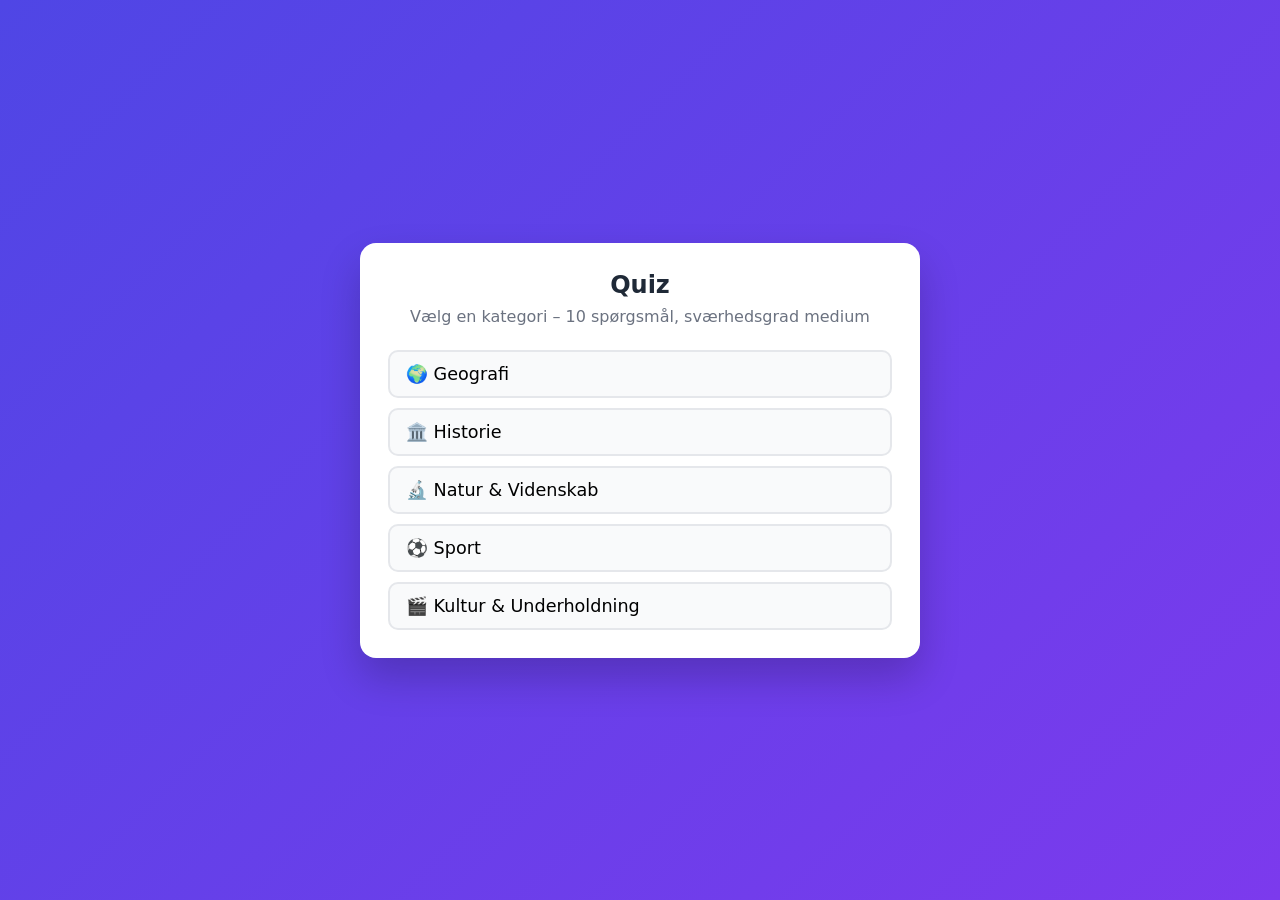
==== index.html @ 5628eb11 "Add simple quiz game with 5 categories and 10 medium questions each Static browser quiz (HTML/CSS/JS" ====
<!DOCTYPE html>
<html lang="da">
<head>
  <meta charset="UTF-8">
  <meta name="viewport" content="width=device-width, initial-scale=1.0">
  <title>Quiz</title>
  <link rel="stylesheet" href="style.css">
</head>
<body>
  <main class="card">
    <!-- Kategorivalg -->
    <section id="start-screen">
      <h1>Quiz</h1>
      <p class="subtitle">Vælg en kategori – 10 spørgsmål, sværhedsgrad medium</p>
      <div id="category-list" class="category-list"></div>
    </section>

    <!-- Spørgsmål -->
    <section id="quiz-screen" hidden>
      <div class="quiz-header">
        <span id="category-name"></span>
        <span id="progress"></span>
      </div>
      <div class="progress-bar"><div id="progress-fill"></div></div>
      <h2 id="question"></h2>
      <div id="answers" class="answers"></div>
      <button id="next-btn" class="primary" hidden>Næste</button>
    </section>

    <!-- Resultat -->
    <section id="result-screen" hidden>
      <h1>Færdig!</h1>
      <p id="score" class="score"></p>
      <p id="score-message"></p>
      <div class="result-actions">
        <button id="retry-btn" class="primary">Prøv igen</button>
        <button id="menu-btn">Vælg ny kategori</button>
      </div>
    </section>
  </main>

  <script src="questions.js"></script>
  <script src="app.js"></script>
</body>
</html>
---- style.css ----
* {
  box-sizing: border-box;
}

body {
  margin: 0;
  min-height: 100vh;
  display: flex;
  align-items: center;
  justify-content: center;
  padding: 16px;
  font-family: system-ui, -apple-system, "Segoe UI", Roboto, sans-serif;
  background: linear-gradient(135deg, #4f46e5, #7c3aed);
  color: #1f2937;
}

.card {
  width: 100%;
  max-width: 560px;
  background: #fff;
  border-radius: 16px;
  padding: 28px;
  box-shadow: 0 20px 40px rgba(0, 0, 0, 0.2);
}

h1 {
  margin: 0 0 8px;
  text-align: center;
}

h2 {
  font-size: 1.25rem;
  margin: 20px 0;
}

.subtitle {
  text-align: center;
  color: #6b7280;
  margin: 0 0 24px;
}

button {
  font: inherit;
  cursor: pointer;
  border: 2px solid #e5e7eb;
  background: #f9fafb;
  border-radius: 10px;
  padding: 12px 16px;
  transition: background 0.15s, border-color 0.15s;
}

button:hover:not(:disabled) {
  border-color: #4f46e5;
  background: #eef2ff;
}

button.primary {
  background: #4f46e5;
  border-color: #4f46e5;
  color: #fff;
}

button.primary:hover {
  background: #4338ca;
  border-color: #4338ca;
}

.category-list,
.answers {
  display: grid;
  gap: 10px;
}

.category-list button {
  text-align: left;
  font-size: 1.1rem;
}

.answers button {
  text-align: left;
}

.answers button:disabled {
  cursor: default;
  color: inherit;
}

.answers button.correct {
  background: #dcfce7;
  border-color: #16a34a;
}

.answers button.wrong {
  background: #fee2e2;
  border-color: #dc2626;
}

#next-btn {
  width: 100%;
  margin-top: 20px;
}

.quiz-header {
  display: flex;
  justify-content: space-between;
  color: #6b7280;
  font-size: 0.9rem;
}

.progress-bar {
  height: 6px;
  background: #e5e7eb;
  border-radius: 3px;
  margin-top: 8px;
  overflow: hidden;
}

#progress-fill {
  height: 100%;
  width: 0;
  background: #4f46e5;
  transition: width 0.3s;
}

.score {
  font-size: 2.5rem;
  font-weight: bold;
  text-align: center;
  margin: 16px 0 8px;
}

#score-message {
  text-align: center;
  color: #6b7280;
}

.result-actions {
  display: grid;
  gap: 10px;
  margin-top: 24px;
}

[hidden] {
  display: none !important;
}
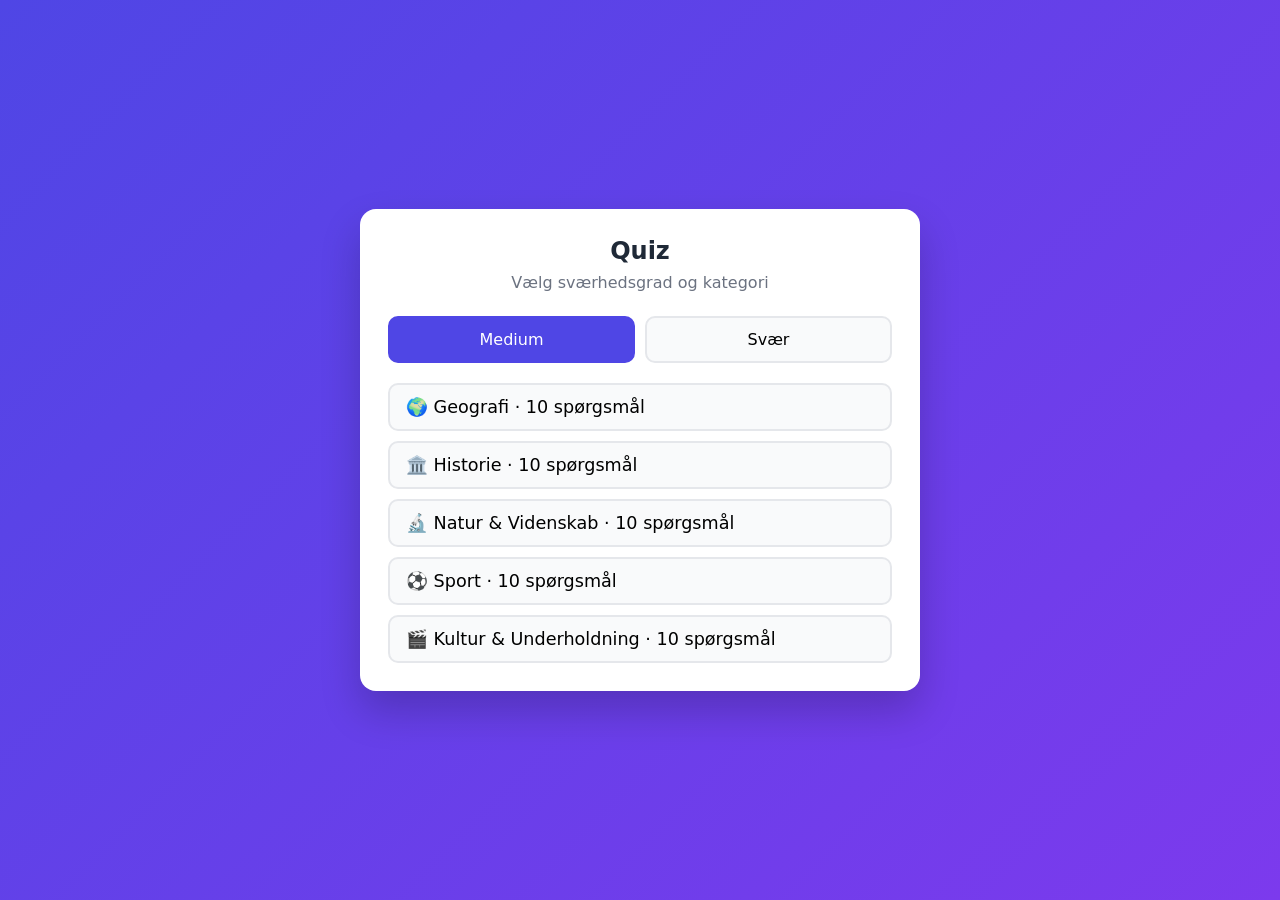
==== commit d2e1cbc9: "Add hard difficulty with 20 new questions per category Adds a Medium/Svær picker on the start screen" ====
--- a/index.html
+++ b/index.html
@@ -11,7 +11,8 @@
     <!-- Kategorivalg -->
     <section id="start-screen">
       <h1>Quiz</h1>
-      <p class="subtitle">Vælg en kategori – 10 spørgsmål, sværhedsgrad medium</p>
+      <p class="subtitle">Vælg sværhedsgrad og kategori</p>
+      <div id="difficulty-list" class="difficulty-list" role="group" aria-label="Sværhedsgrad"></div>
       <div id="category-list" class="category-list"></div>
     </section>
 
--- a/style.css
+++ b/style.css
@@ -69,6 +69,19 @@
 .answers {
   display: grid;
   gap: 10px;
+}
+
+.difficulty-list {
+  display: grid;
+  grid-template-columns: 1fr 1fr;
+  gap: 10px;
+  margin-bottom: 20px;
+}
+
+.difficulty-list button[aria-pressed="true"] {
+  background: #4f46e5;
+  border-color: #4f46e5;
+  color: #fff;
 }
 
 .category-list button {
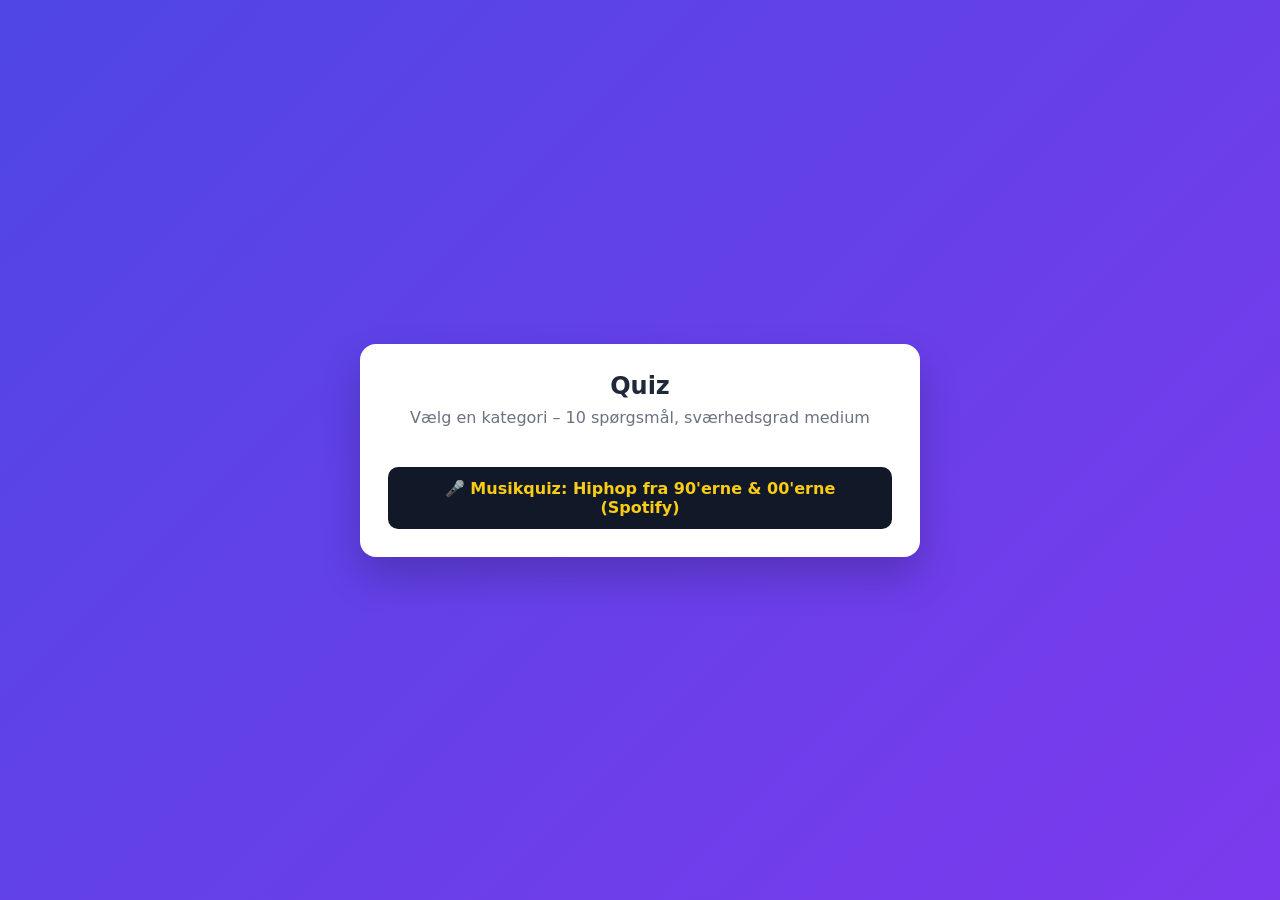
==== commit 23eadf4f: "Add hiphop music quiz (90s & 00s) with Spotify playback Spotify login via PKCE, automatic track look" ====
--- a/index.html
+++ b/index.html
@@ -11,9 +11,9 @@
     <!-- Kategorivalg -->
     <section id="start-screen">
       <h1>Quiz</h1>
-      <p class="subtitle">Vælg sværhedsgrad og kategori</p>
-      <div id="difficulty-list" class="difficulty-list" role="group" aria-label="Sværhedsgrad"></div>
+      <p class="subtitle">Vælg en kategori – 10 spørgsmål, sværhedsgrad medium</p>
       <div id="category-list" class="category-list"></div>
+      <a href="musik.html" class="music-link">🎤 Musikquiz: Hiphop fra 90'erne & 00'erne (Spotify)</a>
     </section>
 
     <!-- Spørgsmål -->
--- a/style.css
+++ b/style.css
@@ -71,19 +71,6 @@
   gap: 10px;
 }
 
-.difficulty-list {
-  display: grid;
-  grid-template-columns: 1fr 1fr;
-  gap: 10px;
-  margin-bottom: 20px;
-}
-
-.difficulty-list button[aria-pressed="true"] {
-  background: #4f46e5;
-  border-color: #4f46e5;
-  color: #fff;
-}
-
 .category-list button {
   text-align: left;
   font-size: 1.1rem;
@@ -153,6 +140,22 @@
   margin-top: 24px;
 }
 
+.music-link {
+  display: block;
+  margin-top: 16px;
+  padding: 12px 16px;
+  border-radius: 10px;
+  text-align: center;
+  font-weight: 600;
+  text-decoration: none;
+  color: #facc15;
+  background: #111827;
+}
+
+.music-link:hover {
+  background: #1f2937;
+}
+
 [hidden] {
   display: none !important;
 }
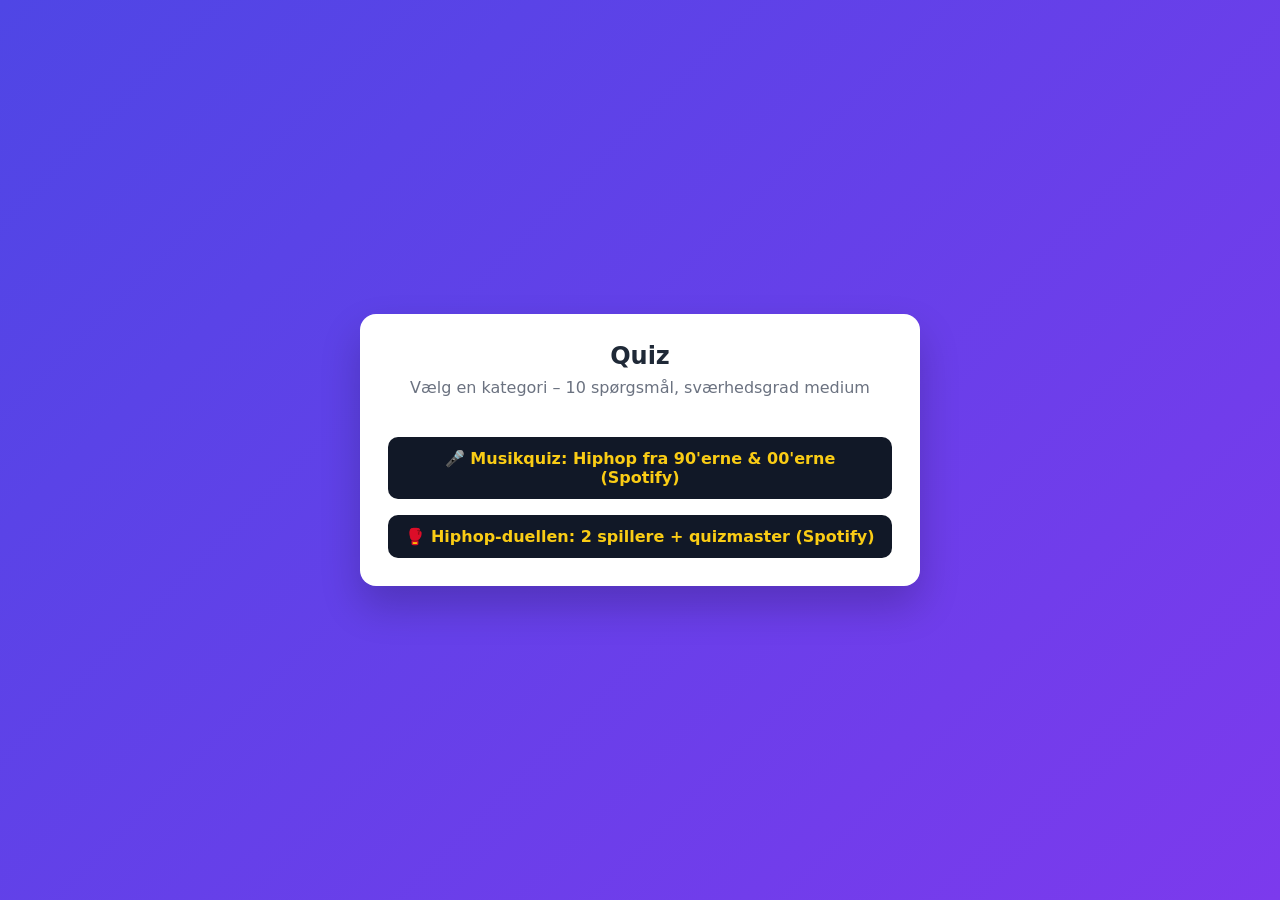
==== commit cc3b3c2f: "Add Hiphop-duellen: 2-player quiz with quizmaster and Spotify playback 30 questions on Danish and Am" ====
--- a/index.html
+++ b/index.html
@@ -14,6 +14,7 @@
       <p class="subtitle">Vælg en kategori – 10 spørgsmål, sværhedsgrad medium</p>
       <div id="category-list" class="category-list"></div>
       <a href="musik.html" class="music-link">🎤 Musikquiz: Hiphop fra 90'erne & 00'erne (Spotify)</a>
+      <a href="duel.html" class="music-link">🥊 Hiphop-duellen: 2 spillere + quizmaster (Spotify)</a>
     </section>
 
     <!-- Spørgsmål -->
